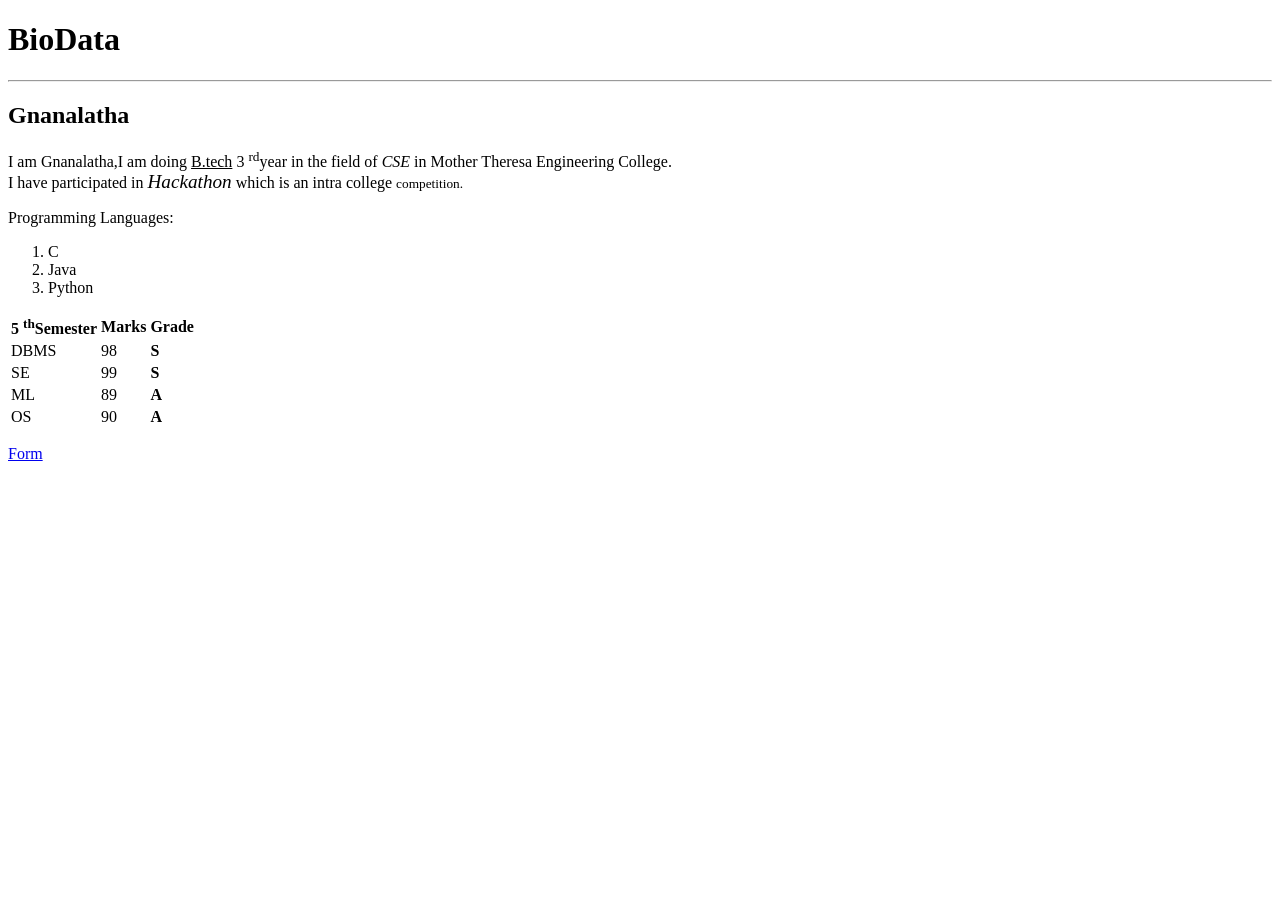
==== index.html @ 57c5a829 "update" ====
<!DOCTYPE html>
<html lang="en">
<head>
    <meta charset="UTF-8">
    <meta name="viewport" content="width=device-width, initial-scale=1.0">
    <title>Document</title>
</head>
<body>
    <h1>BioData</h1>
    <hr>
    <h2>Gnanalatha</h2>
    <p>I am Gnanalatha,I am doing <u>B.tech</u> 3 <sup>rd</sup>year in the field of <i>CSE</i> in Mother Theresa Engineering College.
    <br>I have participated in <big><i>Hackathon</i></big> which is an intra college <small>competition.</small></p>
    <p>Programming Languages:
        <br>
        <ol>
            <li>C</li><li>Java</li><li>Python</li>
        </ol></p>
        <p>
            <table>
                <tr>
                    <th>5 <sup>th</sup>Semester</th>
                    <th>Marks</th>
                    <th>Grade</th>
                </tr>
                <tr>
                    <td>DBMS</td>
                    <td>98</td>
                    <td><b>S</b></td>
                </tr>
                <tr>
                    <td>SE</td>
                    <td>99</td>
                    <td><b>S</b></td>    
                </tr>
                <tr>
                    <td>ML</td>
                    <td>89</td>
                    <td><b>A</b></td>
                </tr>
                <tr>
                    <td>OS</td>
                    <td>90</td>
                    <td><b>A</b></td>
                </tr>
            </table>
        </p>
        <a href="/form.html"  target="main">Form</a>
</body>
</html>
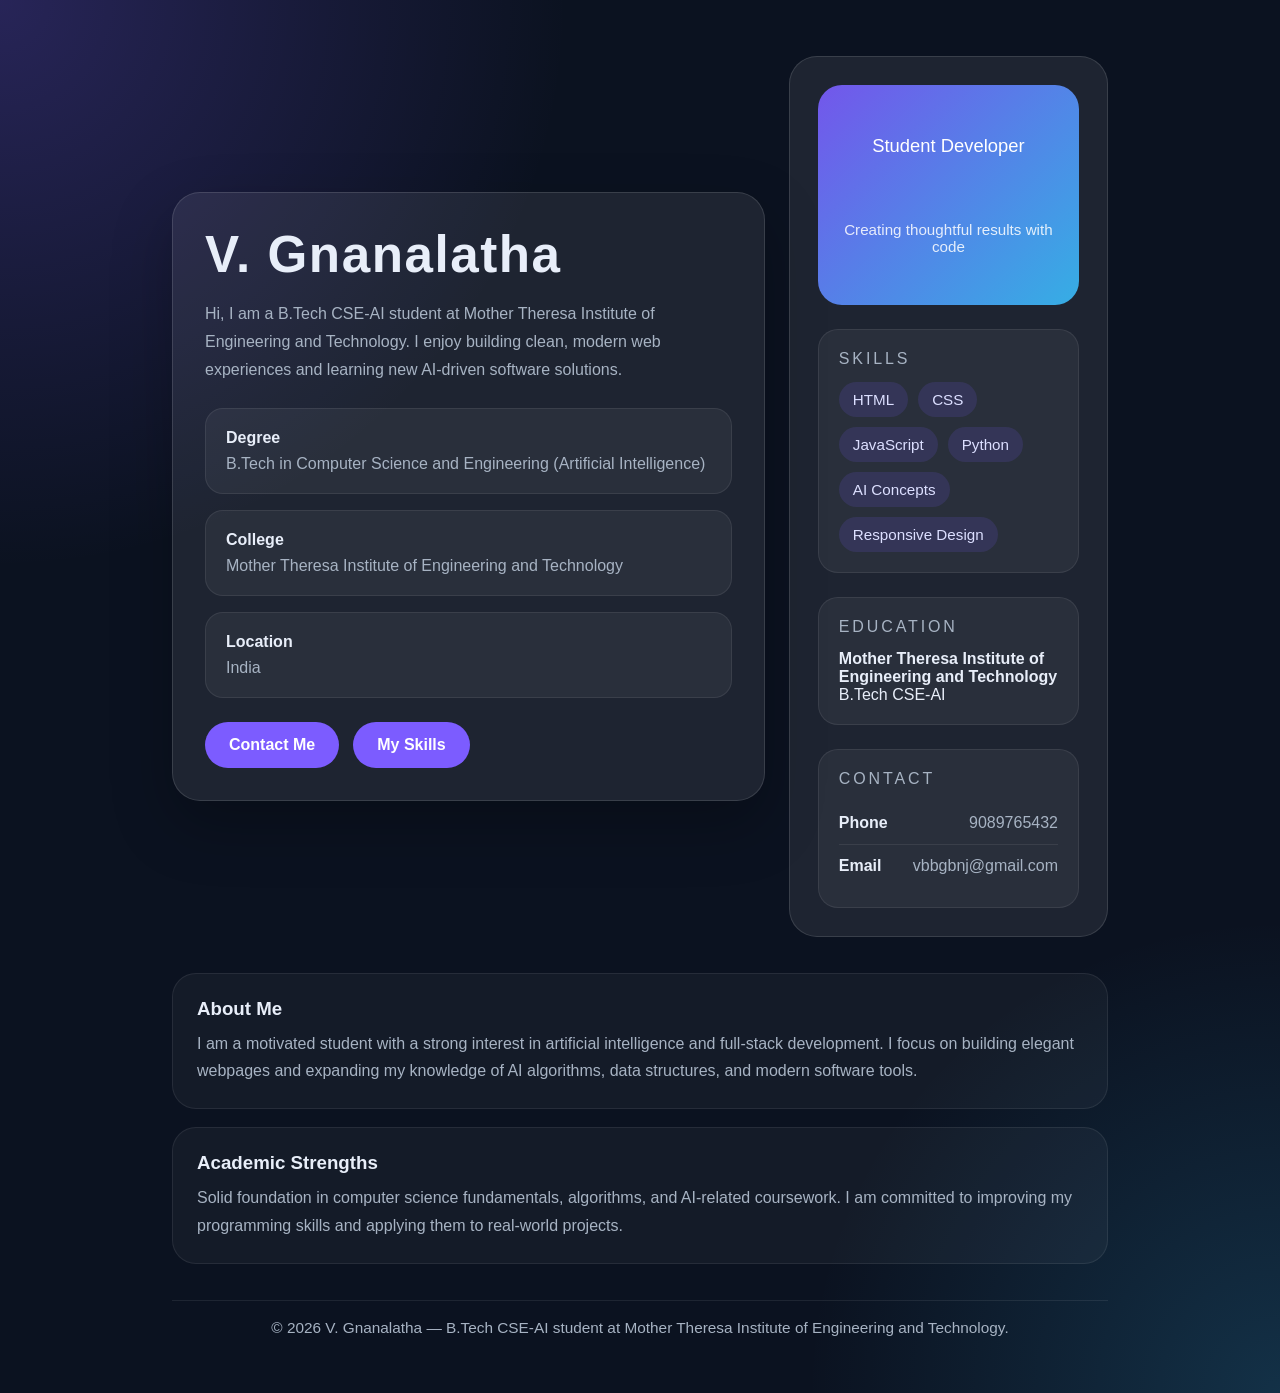
==== commit 7652cca8: "update" ====
--- a/index.html
+++ b/index.html
@@ -3,48 +3,274 @@
 <head>
     <meta charset="UTF-8">
     <meta name="viewport" content="width=device-width, initial-scale=1.0">
-    <title>Document</title>
+    <title>V. Gnanalatha Portfolio</title>
+    <style>
+        :root {
+            --bg: #0b1220;
+            --card: rgba(255,255,255,0.08);
+            --accent: #7c5cff;
+            --text: #e8eef9;
+            --muted: #a7b3c3;
+            --border: rgba(255,255,255,0.12);
+            font-family: 'Segoe UI', Tahoma, Geneva, Verdana, sans-serif;
+        }
+        * {
+            box-sizing: border-box;
+            margin: 0;
+            padding: 0;
+        }
+        body {
+            background: radial-gradient(circle at top left, rgba(124,92,255,0.25), transparent 30%),
+                        radial-gradient(circle at bottom right, rgba(56,189,248,0.18), transparent 25%),
+                        var(--bg);
+            color: var(--text);
+            min-height: 100vh;
+            padding: 24px;
+        }
+        .container {
+            max-width: 1000px;
+            margin: 0 auto;
+            padding: 32px;
+        }
+        .hero {
+            display: grid;
+            gap: 24px;
+            align-items: center;
+            grid-template-columns: 1.3fr 0.7fr;
+        }
+        .hero-content {
+            background: var(--card);
+            border: 1px solid var(--border);
+            border-radius: 28px;
+            padding: 32px;
+            box-shadow: 0 24px 60px rgba(0,0,0,0.25);
+        }
+        .hero-content h1 {
+            font-size: clamp(2rem, 4vw, 3.4rem);
+            letter-spacing: 0.03em;
+            margin-bottom: 16px;
+        }
+        .hero-content p {
+            line-height: 1.75;
+            color: var(--muted);
+            margin-bottom: 24px;
+        }
+        .info-grid {
+            display: grid;
+            gap: 16px;
+            margin-top: 24px;
+        }
+        .info-card {
+            background: rgba(255,255,255,0.05);
+            border: 1px solid rgba(255,255,255,0.08);
+            border-radius: 18px;
+            padding: 20px;
+        }
+        .info-card strong {
+            display: block;
+            margin-bottom: 8px;
+            color: var(--text);
+        }
+        .info-card span {
+            color: var(--muted);
+        }
+        .sidebar {
+            background: var(--card);
+            border: 1px solid var(--border);
+            border-radius: 28px;
+            padding: 28px;
+            display: grid;
+            gap: 24px;
+        }
+        .profile-box {
+            display: grid;
+            gap: 16px;
+        }
+        .profile-badge {
+            width: 100%;
+            height: 220px;
+            border-radius: 24px;
+            background: linear-gradient(135deg, rgba(124,92,255,0.9), rgba(56,189,248,0.9));
+            display: grid;
+            place-items: center;
+            color: white;
+            font-size: 1.15rem;
+            text-align: center;
+            padding: 24px;
+        }
+        .skills, .education, .contact {
+            background: rgba(255,255,255,0.05);
+            border-radius: 20px;
+            padding: 20px;
+            border: 1px solid rgba(255,255,255,0.08);
+        }
+        .section-title {
+            font-size: 1rem;
+            text-transform: uppercase;
+            letter-spacing: 0.18em;
+            color: var(--muted);
+            margin-bottom: 14px;
+        }
+        .skill-list {
+            display: flex;
+            flex-wrap: wrap;
+            gap: 10px;
+        }
+        .skill-pill {
+            background: rgba(124,92,255,0.14);
+            color: #dcdfff;
+            padding: 9px 14px;
+            border-radius: 999px;
+            font-size: 0.95rem;
+        }
+        .contact-item {
+            display: flex;
+            justify-content: space-between;
+            gap: 20px;
+            border-bottom: 1px solid rgba(255,255,255,0.08);
+            padding: 12px 0;
+        }
+        .contact-item:last-child { border-bottom: none; }
+        .contact-item span {
+            color: var(--muted);
+        }
+        .projects {
+            display: grid;
+            gap: 18px;
+        }
+        .project-card {
+            background: rgba(255,255,255,0.04);
+            border: 1px solid rgba(255,255,255,0.08);
+            border-radius: 24px;
+            padding: 24px;
+        }
+        .project-card h3 {
+            margin-bottom: 10px;
+            color: var(--text);
+        }
+        .project-card p {
+            color: var(--muted);
+            line-height: 1.7;
+        }
+        .button-row {
+            display: flex;
+            gap: 14px;
+            flex-wrap: wrap;
+        }
+        .btn {
+            display: inline-flex;
+            align-items: center;
+            justify-content: center;
+            gap: 8px;
+            background: var(--accent);
+            color: white;
+            text-decoration: none;
+            border-radius: 999px;
+            padding: 14px 24px;
+            transition: transform 0.2s ease, box-shadow 0.2s ease;
+            font-weight: 600;
+        }
+        .btn:hover {
+            transform: translateY(-2px);
+            box-shadow: 0 12px 30px rgba(124,92,255,0.25);
+        }
+        footer {
+            margin-top: 36px;
+            padding-top: 18px;
+            border-top: 1px solid rgba(255,255,255,0.08);
+            color: var(--muted);
+            text-align: center;
+            font-size: 0.96rem;
+        }
+        @media (max-width: 900px) {
+            .hero { grid-template-columns: 1fr; }
+            .sidebar { padding: 24px; }
+        }
+        @media (max-width: 620px) {
+            .container { padding: 18px; }
+            .hero-content, .sidebar { border-radius: 22px; padding: 22px; }
+        }
+    </style>
 </head>
 <body>
-    <h1>BioData</h1>
-    <hr>
-    <h2>Gnanalatha</h2>
-    <p>I am Gnanalatha,I am doing <u>B.tech</u> 3 <sup>rd</sup>year in the field of <i>CSE</i> in Mother Theresa Engineering College.
-    <br>I have participated in <big><i>Hackathon</i></big> which is an intra college <small>competition.</small></p>
-    <p>Programming Languages:
-        <br>
-        <ol>
-            <li>C</li><li>Java</li><li>Python</li>
-        </ol></p>
-        <p>
-            <table>
-                <tr>
-                    <th>5 <sup>th</sup>Semester</th>
-                    <th>Marks</th>
-                    <th>Grade</th>
-                </tr>
-                <tr>
-                    <td>DBMS</td>
-                    <td>98</td>
-                    <td><b>S</b></td>
-                </tr>
-                <tr>
-                    <td>SE</td>
-                    <td>99</td>
-                    <td><b>S</b></td>    
-                </tr>
-                <tr>
-                    <td>ML</td>
-                    <td>89</td>
-                    <td><b>A</b></td>
-                </tr>
-                <tr>
-                    <td>OS</td>
-                    <td>90</td>
-                    <td><b>A</b></td>
-                </tr>
-            </table>
-        </p>
-        <a href="/form.html"  target="main">Form</a>
+    <div class="container">
+        <div class="hero">
+            <div class="hero-content">
+                <h1>V. Gnanalatha</h1>
+                <p>Hi, I am a B.Tech CSE-AI student at Mother Theresa Institute of Engineering and Technology. I enjoy building clean, modern web experiences and learning new AI-driven software solutions.</p>
+                <div class="info-grid">
+                    <div class="info-card">
+                        <strong>Degree</strong>
+                        <span>B.Tech in Computer Science and Engineering (Artificial Intelligence)</span>
+                    </div>
+                    <div class="info-card">
+                        <strong>College</strong>
+                        <span>Mother Theresa Institute of Engineering and Technology</span>
+                    </div>
+                    <div class="info-card">
+                        <strong>Location</strong>
+                        <span>India</span>
+                    </div>
+                </div>
+                <div class="button-row" style="margin-top: 24px;">
+                    <a href="#contact" class="btn">Contact Me</a>
+                    <a href="#skills" class="btn">My Skills</a>
+                </div>
+            </div>
+            <aside class="sidebar">
+                <div class="profile-box">
+                    <div class="profile-badge">
+                        Student Developer
+                        <div style="font-size: 0.95rem; margin-top: 12px; color: rgba(255,255,255,0.85);">Creating thoughtful results with code</div>
+                    </div>
+                </div>
+                <div class="skills" id="skills">
+                    <div class="section-title">Skills</div>
+                    <div class="skill-list">
+                        <span class="skill-pill">HTML</span>
+                        <span class="skill-pill">CSS</span>
+                        <span class="skill-pill">JavaScript</span>
+                        <span class="skill-pill">Python</span>
+                        <span class="skill-pill">AI Concepts</span>
+                        <span class="skill-pill">Responsive Design</span>
+                    </div>
+                </div>
+                <div class="education">
+                    <div class="section-title">Education</div>
+                    <p><strong>Mother Theresa Institute of Engineering and Technology</strong><br>B.Tech CSE-AI</p>
+                </div>
+                <div class="contact" id="contact">
+                    <div class="section-title">Contact</div>
+                    <div class="contact-item">
+                        <strong>Phone</strong><span>9089765432</span>
+                    </div>
+                    <div class="contact-item">
+                        <strong>Email</strong><span>vbbgbnj@gmail.com</span>
+                    </div>
+                </div>
+            </aside>
+        </div>
+
+        <section class="projects" style="margin-top: 36px;">
+            <div class="project-card">
+                <h3>About Me</h3>
+                <p>I am a motivated student with a strong interest in artificial intelligence and full-stack development. I focus on building elegant webpages and expanding my knowledge of AI algorithms, data structures, and modern software tools.</p>
+            </div>
+            <div class="project-card">
+                <h3>Academic Strengths</h3>
+                <p>Solid foundation in computer science fundamentals, algorithms, and AI-related coursework. I am committed to improving my programming skills and applying them to real-world projects.</p>
+            </div>
+        </section>
+
+        <footer>
+            © 2026 V. Gnanalatha — B.Tech CSE-AI student at Mother Theresa Institute of Engineering and Technology.
+        </footer>
+    </div>
+    <script>
+        const isMobile = window.matchMedia('(max-width: 760px)').matches;
+        if (isMobile) {
+            document.querySelector('.hero').style.gridTemplateColumns = '1fr';
+        }
+    </script>
 </body>
 </html>
